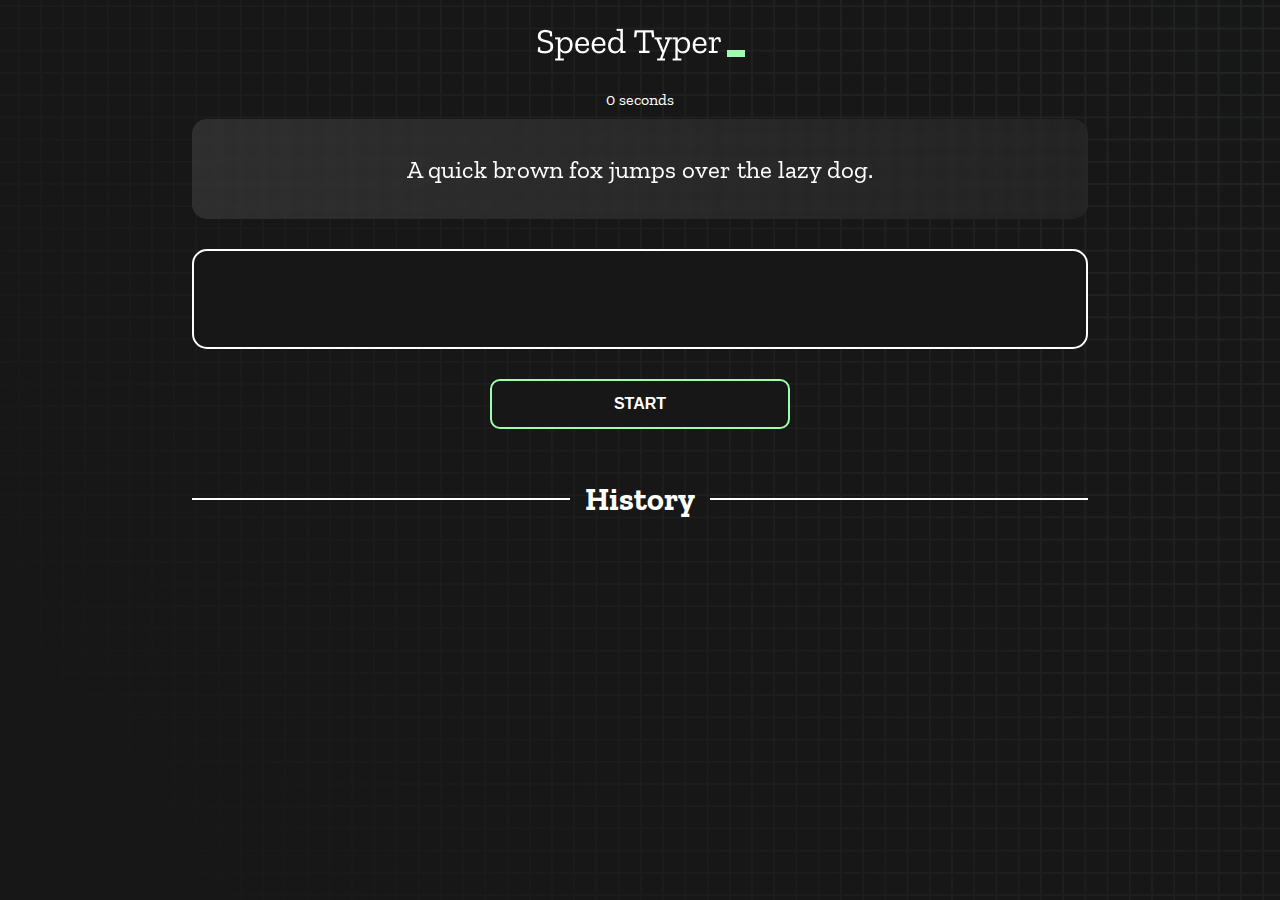
==== index.html @ ca78b8fa "Initial commit" ====
<!DOCTYPE html>
<html lang="en">
  <head>
    <meta charset="UTF-8" />
    <meta http-equiv="X-UA-Compatible" content="IE=edge" />
    <meta name="viewport" content="width=device-width, initial-scale=1.0" />
    <title>Speed Monster</title>
    <link rel="stylesheet" href="styles.css" />
    <link rel="preconnect" href="https://fonts.googleapis.com" />
    <link rel="preconnect" href="https://fonts.gstatic.com" crossorigin />
    <link
      href="https://fonts.googleapis.com/css2?family=Zilla+Slab:wght@300;400;500&display=swap"
      rel="stylesheet"
    />
  </head>
  <body>
    <h1 class="title"><img src="./logo.png" /></h1>
    <div id="show-time">0 seconds</div>

    <div class="box-container">
      <div id="question"></div>

      <div id="display" class="inactive"></div>

      <div class="buttons">
        <button id="starts">START</button>
      </div>

      <div class="divider-container">
        <div class="line"></div>
        <h1 class="title2">History</h1>
        <div class="line"></div>
      </div>
      <div id="histories"></div>
    </div>

    <div id="countdown"></div>
    <div id="modal-background" class="hidden"></div>
    <div id="result" class="hidden"></div>

    <script src="./history.js"></script>
    <script src="./script.js"></script>
  </body>
</html>
---- styles.css ----
* {
  padding: 0;
  margin: 0;
  box-sizing: border-box;
}

body {
  background-image: url("./bg.png");
  background-size: cover;
  background-position: left top;
  font-family: "Zilla Slab", serif;
}

.box-container {
  width: 70%;
  margin: 0 auto;
}

#question {
  height: 100px;
  display: flex;
  align-items: center;
  justify-content: center;
  color: white;
  font-size: 25px;
  border-radius: 15px;
  background: rgb(255, 255, 255);
  background: linear-gradient(
    92.49deg,
    rgba(255, 255, 255, 0.1) 0.18%,
    rgba(255, 255, 255, 0.05) 99.85%
  );
  backdrop-filter: blur(5px);
  margin-bottom: 30px;
}

#display {
  height: 100px;
  display: flex;
  flex-wrap: wrap;
  align-items: center;
  padding-left: 5rem;
  color: white;
  font-size: 32px;
  background-color: #171717;
  border: 2px solid #9dffad;
  border-radius: 15px;
}

#countdown {
  position: fixed;
  height: 100vh;
  width: 100vw;
  background-color: rgba(0, 0, 0, 0.8);
  top: 0;
  left: 0;
  display: flex;
  align-items: center;
  justify-content: center;
  font-size: 3rem;
  color: white;
  display: none;
}
#result {
  position: fixed;
  top: 10%; 
  left: 10%;
  transform: translate(-50%, -50%);
  height: 250px;
  width: 400px;
  background-color: #171717;
  border-radius: 15px;
  border: 2px solid #9dffad;
  color: white;
  text-align: center;
  padding: 2rem;
}
#show-time{
  text-align: center;
  color: white;
  margin: 10px 0;
}

.green {
  color: #9dffad;
}
.red {
  color: #eb6565;
}
.bold {
  font-weight: 700;
}
.inactive {
  border: 2px solid white !important;
}
.hidden {
  display: none;
}
.title {
  text-align: center;
  color: white;
  margin: 20px 0;
}

.divider-container {
  height: 80px;
  display: flex;
  justify-content: center;
  align-items: center;
  gap: 15px;
  margin: 0 auto;
}

.line {
  height: 2px;
  background: white;
  width: 100%;
}

.title2 {
  color: white;
  display: block;
}

.buttons {
  display: flex;
  justify-content: center;
  margin: 30px 0;
}
button {
  padding: 10px 20px;
  border: none;
  font-size: 16px;
  font-weight: bold;
  width: 300px;
  height: 50px;
  color: white;
  background-color: #171717;
  border-radius: 10px;
  border: 2px solid #9dffad;
  cursor: pointer;
}

#histories {
  display: flex;
  flex-wrap: wrap;
  justify-content: space-around;
}

.card {
  width: 100%;
  height: 100%;
  padding: 50px;
  display: flex;
  justify-content: space-between;
  align-items: center;
  padding: 20px 30px;
  color: white;
  border-radius: 15px;
  background: rgb(255, 255, 255);
  background: linear-gradient(
    92.49deg,
    rgba(255, 255, 255, 0.1) 0.18%,
    rgba(255, 255, 255, 0.05) 99.85%
  );
  backdrop-filter: blur(5px);
  margin-bottom: 30px;
}

#modal-background {
  background: rgb(255, 255, 255);
  background: linear-gradient(
    92.49deg,
    rgba(255, 255, 255, 0.1) 0.18%,
    rgba(255, 255, 255, 0.05) 99.85%
  );
  backdrop-filter: blur(5px);
  height: 100vh;
  width: 100%;
  position: fixed;
  top: 0;
}

@media only screen and (max-width: 700px) {
  .box-container {
    padding: 0 20px;
    width: 100%;
  }
  .card {
    flex-direction: column;
  }
}
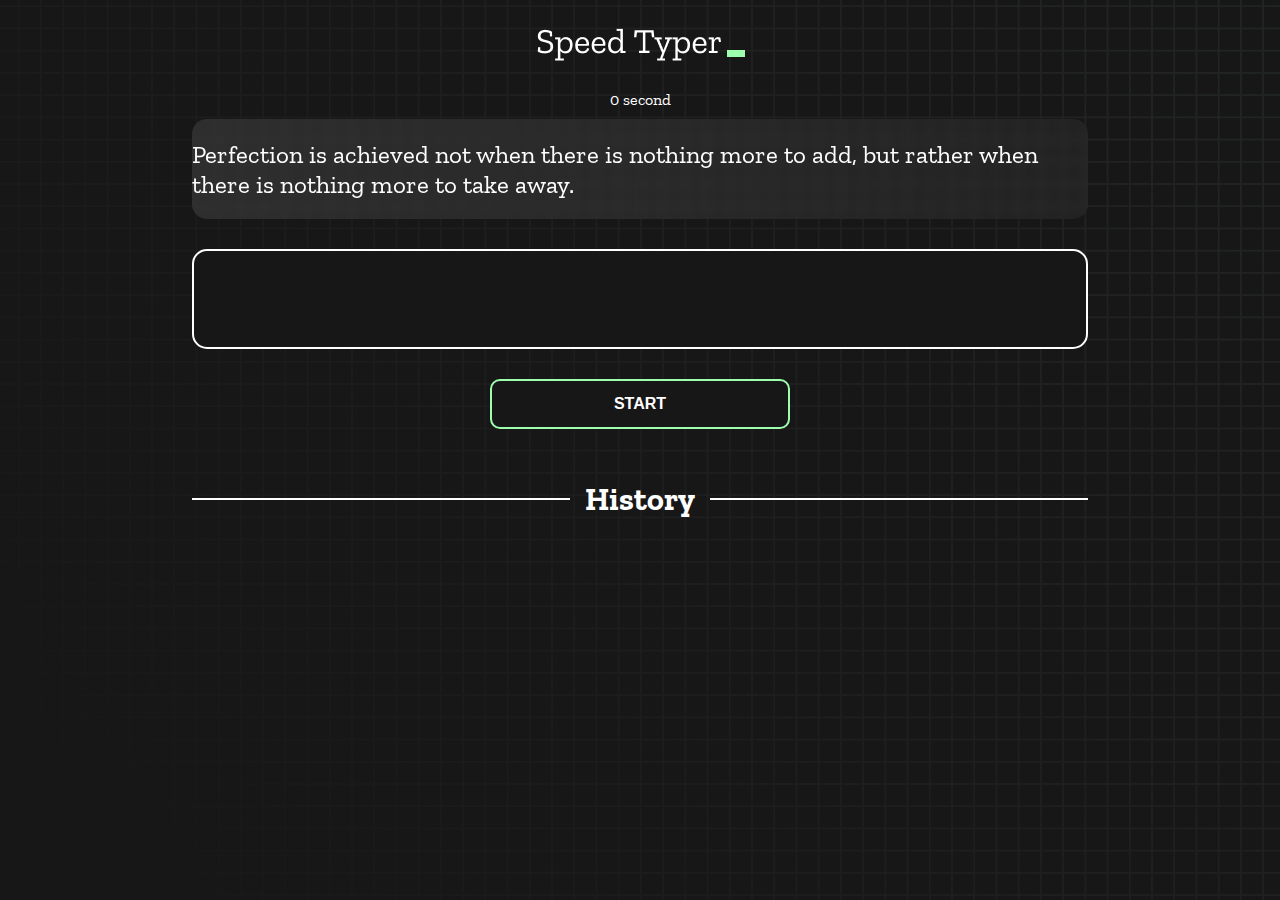
==== commit 884e82f0: "update" ====
--- a/index.html
+++ b/index.html
@@ -15,7 +15,7 @@
   </head>
   <body>
     <h1 class="title"><img src="./logo.png" /></h1>
-    <div id="show-time">0 seconds</div>
+    <div id="show-time">0 second</div>
 
     <div class="box-container">
       <div id="question"></div>
--- a/styles.css
+++ b/styles.css
@@ -190,3 +190,11 @@
     flex-direction: column;
   }
 }
+@media only screen and (min-width: 700px) {
+  .card {
+    float: left;
+    width: 30%;
+    flex-direction: column;
+    margin-left: 5px;
+  }
+}
